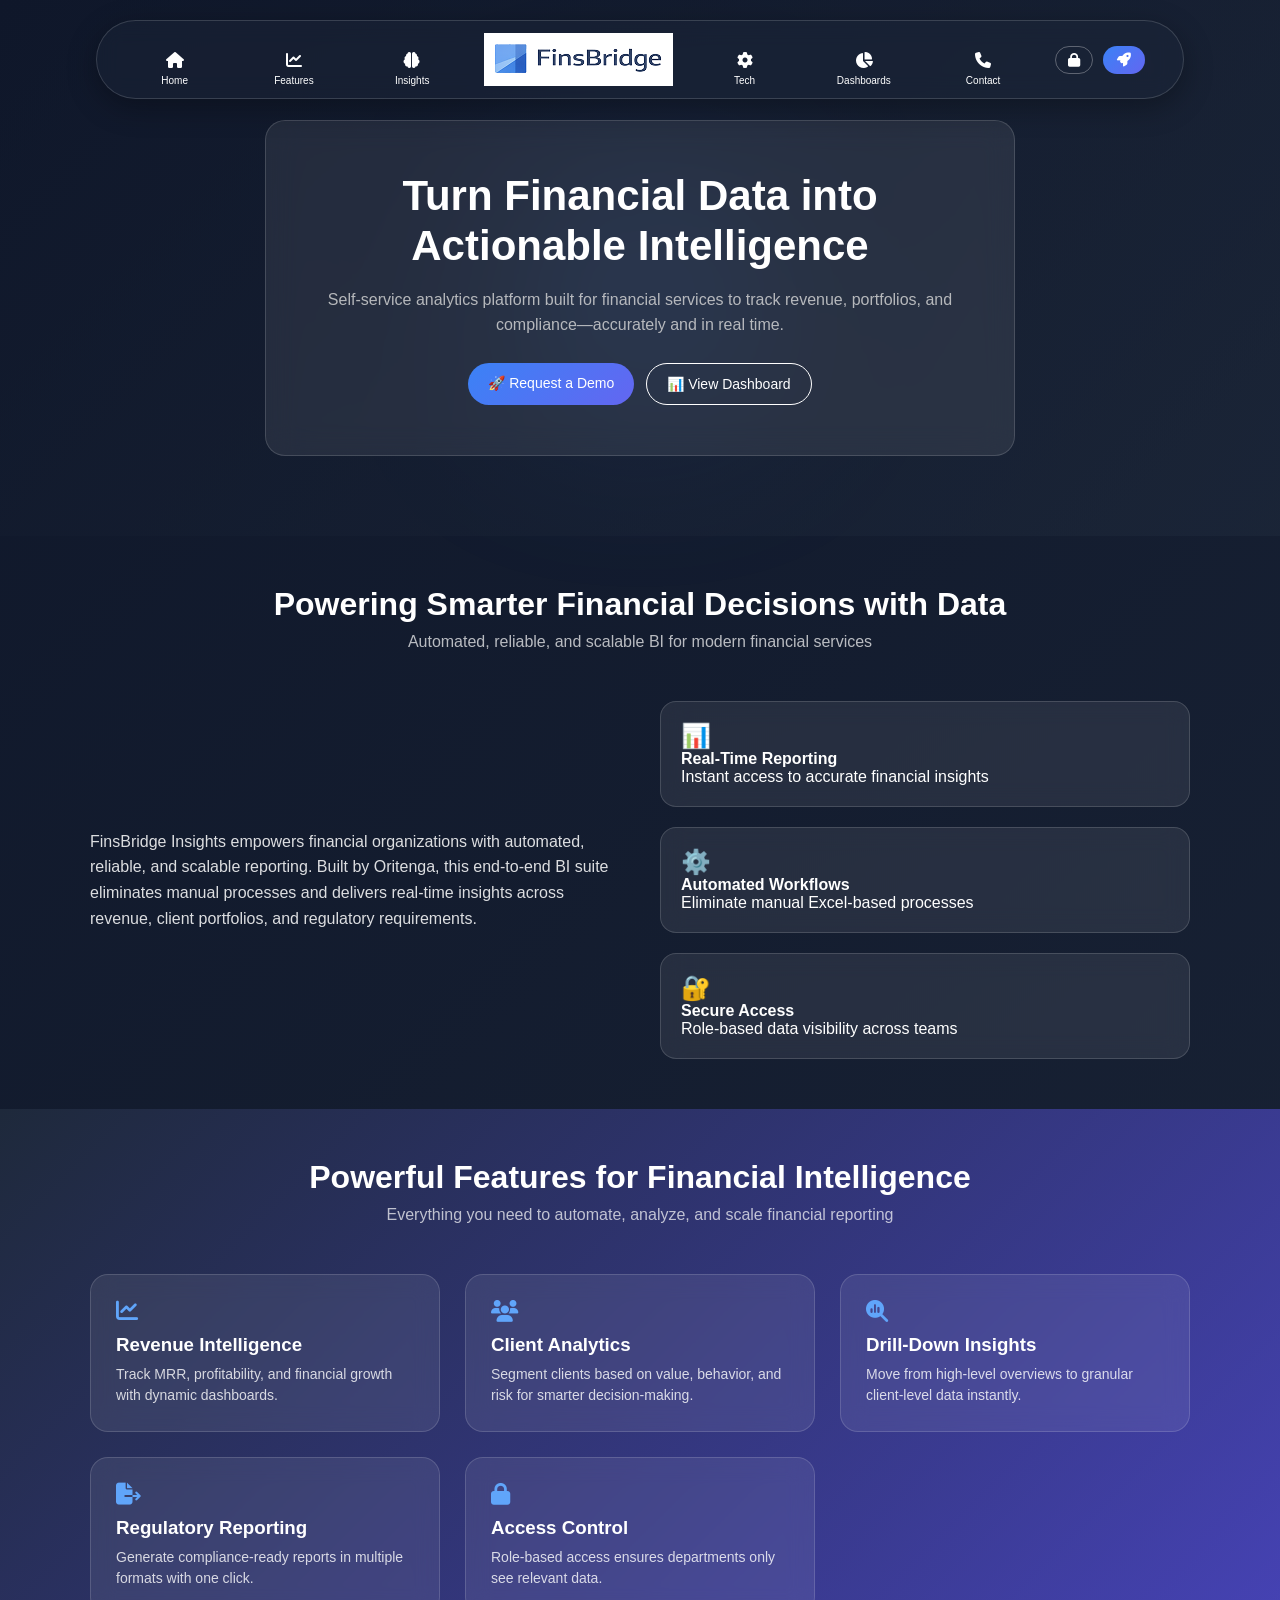
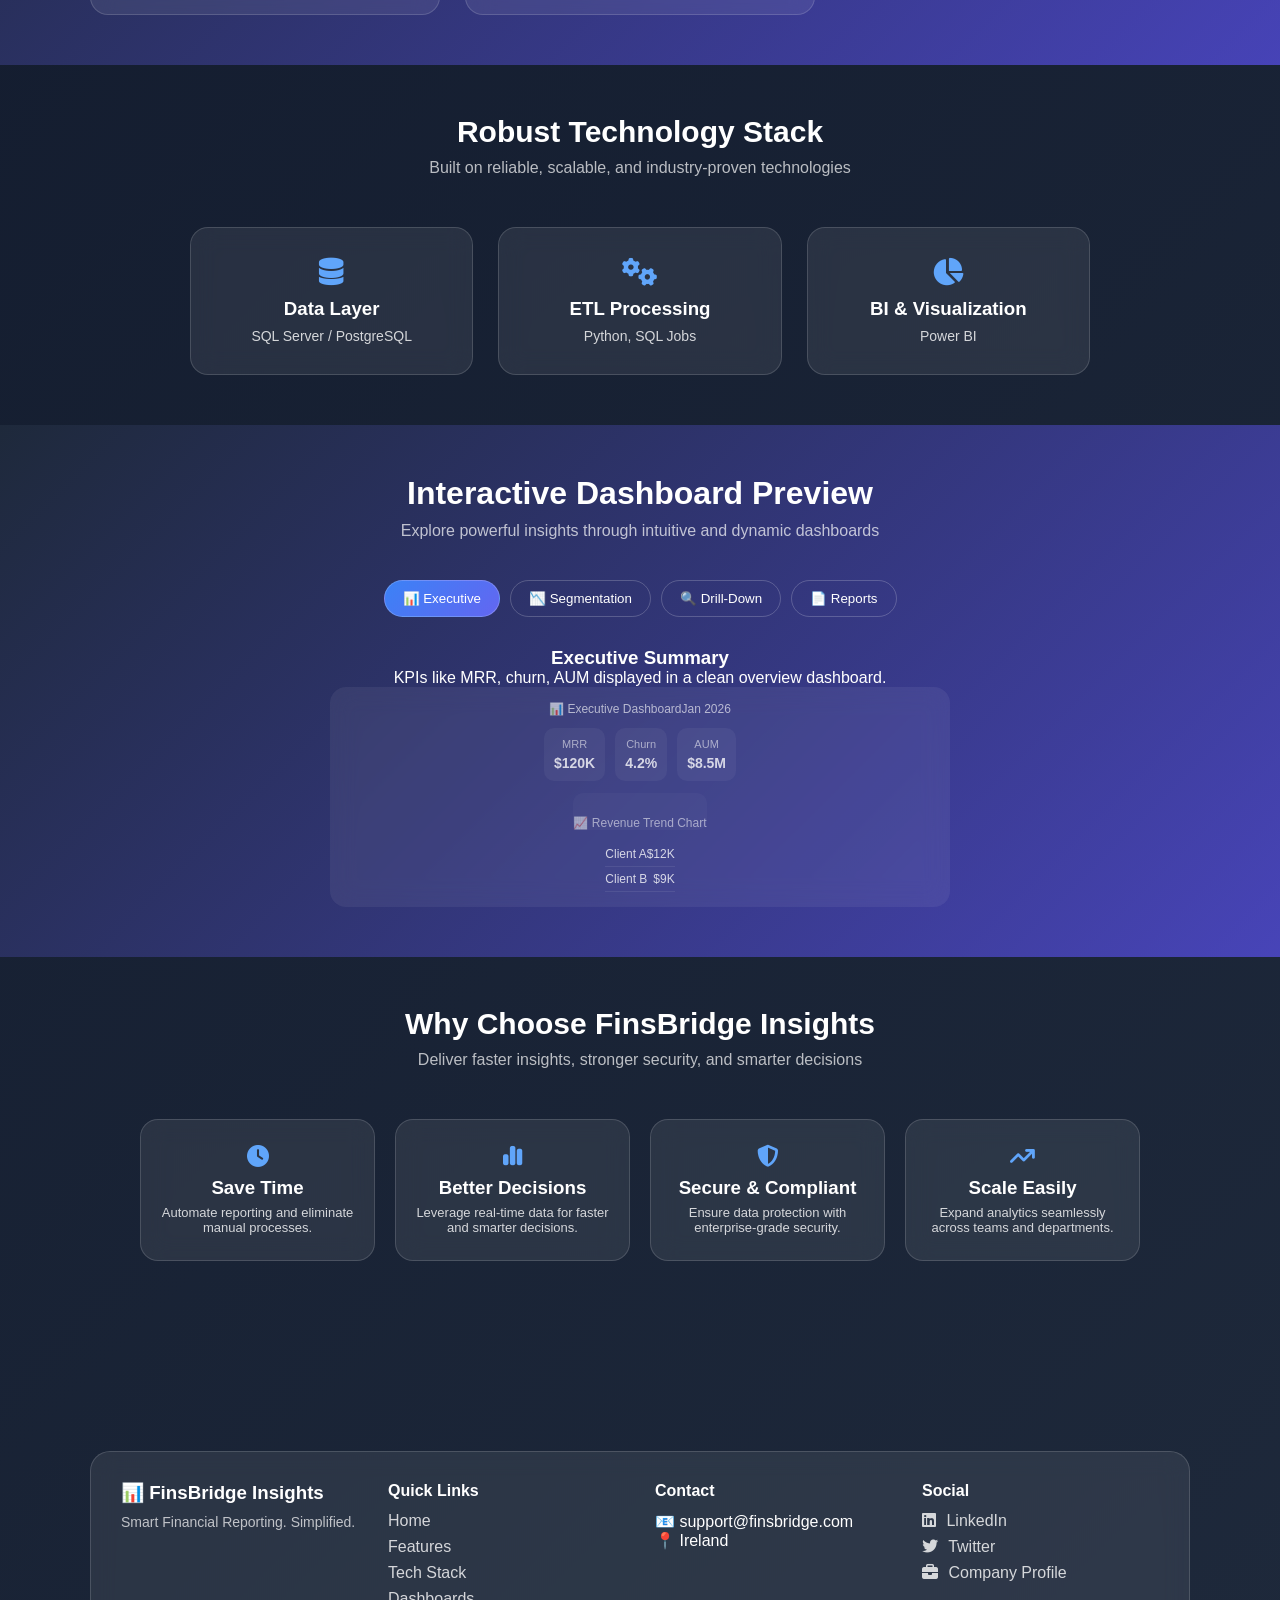
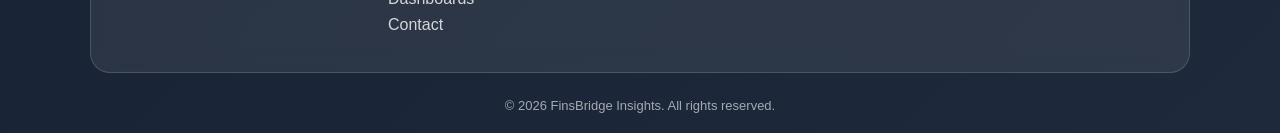
==== index.html @ cc8ebe53 "compeleted" ====
<!DOCTYPE html>
<html lang="en">

<head>
    <meta charset="UTF-8">
    <meta name="viewport" content="width=device-width, initial-scale=1.0">
    <title>Document</title>
    <link rel="shortcut icon" href="images/logo.png" type="image/x-icon">
    <link rel="stylesheet" href="style.css">
    <link rel="stylesheet" href="https://cdnjs.cloudflare.com/ajax/libs/font-awesome/6.5.0/css/all.min.css">
    <script src="https://cdnjs.cloudflare.com/ajax/libs/jquery/3.7.1/jquery.min.js"></script>
</head>

<body>
    <header class="glass-header">
        <div class="nav-wrapper">

            <!-- Left Icons -->
            <div class="nav-left desktop">
                <a href="/"><i class="fa-solid fa-house"></i><small>Home</small></a>
                <a href="#features"><i class="fa-solid fa-chart-line"></i><small>Features</small></a>
                <a href="#benefits"><i class="fa-solid fa-brain"></i><small>Insights</small></a>
            </div>

            <!-- Hamburger -->
            <div class="hamburger">
                <i class="fa-solid fa-bars"></i>
            </div>

            <!-- Logo -->
            <div class="nav-logo">
                <a href="/"><img src="images/logo.png" alt=""></a>
            </div>

            <!-- Right Icons -->
            <div class="nav-right desktop">
                <a href="#techstack"><i class="fa-solid fa-gear"></i><small>Tech</small></a>
                <a href="#dashboard"><i class="fa-solid fa-chart-pie"></i><small>Dashboards</small></a>
                <a href="contact.html"><i class="fa-solid fa-phone"></i><small>Contact</small></a>
            </div>

            <!-- CTA -->
            <div class="nav-cta desktop">
                <a href="auth.html" class="login"><i class="fa-solid fa-lock"></i></a>
                <a href="javascript:void(0)" class="demo"><i class="fa-solid fa-rocket"></i></a>
            </div>

        </div>

        <!-- Mobile Menu -->
        <div class="mobile-menu" id="mobileMenu">
            <a href="/"><i class="fa-solid fa-house"></i> Home</a>
            <a href="#features"><i class="fa-solid fa-chart-line"></i> Features</a>
            <a href="#benefits"><i class="fa-solid fa-brain"></i> Insights</a>
            <a href="#techstack"><i class="fa-solid fa-gear"></i> Tech Stack</a>
            <a href="#dashboard"><i class="fa-solid fa-chart-pie"></i> Dashboards</a>
            <a href="contact.html"><i class="fa-solid fa-phone"></i> Contact</a>

            <div class="mobile-cta">
                <a href="auth.html" class="login"><i class="fa-solid fa-lock"></i> Login</a>
                <a href="javacript:void(0)" class="demo"><i class="fa-solid fa-rocket"></i> Get Demo</a>
            </div>
        </div>
    </header>
    <section class="hero-glass">
        <div class="glass-box">
            <h1>Turn Financial Data into Actionable Intelligence</h1>
            <p>
                Self-service analytics platform built for financial services to track revenue,
                portfolios, and compliance—accurately and in real time.
            </p>

            <div class="hero-cta">
                <a href="javascript:void(0)" class="btn primary demo">🚀 Request a Demo</a>
                <a href="#" class="btn secondary">📊 View Dashboard</a>
            </div>
        </div>
    </section>

    <section class="about" id="about">

        <div class="about-container">

            <!-- Heading -->
            <div class="about-header">
                <h2>Powering Smarter Financial Decisions with Data</h2>
                <p>
                    Automated, reliable, and scalable BI for modern financial services
                </p>
            </div>

            <!-- Main Content -->
            <div class="about-content">

                <!-- Left Description -->
                <div class="about-text">
                    <p>
                        FinsBridge Insights empowers financial organizations with automated,
                        reliable, and scalable reporting. Built by Oritenga, this end-to-end
                        BI suite eliminates manual processes and delivers real-time insights
                        across revenue, client portfolios, and regulatory requirements.
                    </p>
                </div>

                <!-- Right Feature Cards -->
                <div class="about-cards">

                    <div class="card">
                        <span>📊</span>
                        <h4>Real-Time Reporting</h4>
                        <p>Instant access to accurate financial insights</p>
                    </div>

                    <div class="card">
                        <span>⚙️</span>
                        <h4>Automated Workflows</h4>
                        <p>Eliminate manual Excel-based processes</p>
                    </div>

                    <div class="card">
                        <span>🔐</span>
                        <h4>Secure Access</h4>
                        <p>Role-based data visibility across teams</p>
                    </div>

                </div>

            </div>

        </div>

    </section>
    <section class="features" id="features">

        <!-- Heading -->
        <div class="features-header">
            <h2>Powerful Features for Financial Intelligence</h2>
            <p>Everything you need to automate, analyze, and scale financial reporting</p>
        </div>

        <!-- Feature Grid -->
        <div class="features-grid">

            <div class="feature-card">
                <i class="fa-solid fa-chart-line"></i>
                <h3>Revenue Intelligence</h3>
                <p>Track MRR, profitability, and financial growth with dynamic dashboards.</p>
            </div>

            <div class="feature-card">
                <i class="fa-solid fa-users"></i>
                <h3>Client Analytics</h3>
                <p>Segment clients based on value, behavior, and risk for smarter decision-making.</p>
            </div>

            <div class="feature-card">
                <i class="fa-solid fa-magnifying-glass-chart"></i>
                <h3>Drill-Down Insights</h3>
                <p>Move from high-level overviews to granular client-level data instantly.</p>
            </div>

            <div class="feature-card">
                <i class="fa-solid fa-file-export"></i>
                <h3>Regulatory Reporting</h3>
                <p>Generate compliance-ready reports in multiple formats with one click.</p>
            </div>

            <div class="feature-card">
                <i class="fa-solid fa-lock"></i>
                <h3>Access Control</h3>
                <p>Role-based access ensures departments only see relevant data.</p>
            </div>

        </div>

    </section>
    <section class="tech" id="techstack">

        <!-- Heading -->
        <div class="tech-header">
            <h2>Robust Technology Stack</h2>
            <p>Built on reliable, scalable, and industry-proven technologies</p>
        </div>

        <!-- Stack Cards -->
        <div class="tech-grid">

            <div class="tech-card">
                <i class="fa-solid fa-database"></i>
                <h3>Data Layer</h3>
                <p>SQL Server / PostgreSQL</p>
            </div>

            <div class="tech-card">
                <i class="fa-solid fa-gears"></i>
                <h3>ETL Processing</h3>
                <p>Python, SQL Jobs</p>
            </div>

            <div class="tech-card">
                <i class="fa-solid fa-chart-pie"></i>
                <h3>BI & Visualization</h3>
                <p>Power BI</p>
            </div>

        </div>
    </section>
    <section class="dashboard" id="dashboard">

        <!-- Heading -->
        <div class="dashboard-header">
            <h2>Interactive Dashboard Preview</h2>
            <p>Explore powerful insights through intuitive and dynamic dashboards</p>
        </div>

        <!-- Tabs -->
        <div class="dashboard-tabs">
            <button class="tab active" data-tab="tab1">📊 Executive</button>
            <button class="tab" data-tab="tab2">📉 Segmentation</button>
            <button class="tab" data-tab="tab3">🔍 Drill-Down</button>
            <button class="tab" data-tab="tab4">📄 Reports</button>
        </div>

        <!-- Content -->
        <div class="dashboard-content">

            <div class="tab-content active" id="tab1">
                <h3>Executive Summary</h3>
                <p>KPIs like MRR, churn, AUM displayed in a clean overview dashboard.</p>
                <div class="preview-box dashboard-ui">

                    <!-- Top Bar -->
                    <div class="ui-header">
                        <span>📊 Executive Dashboard</span>
                        <span class="date">Jan 2026</span>
                    </div>

                    <!-- KPI Cards -->
                    <div class="ui-kpis">
                        <div class="kpi">
                            <p>MRR</p>
                            <h4>$120K</h4>
                        </div>
                        <div class="kpi">
                            <p>Churn</p>
                            <h4>4.2%</h4>
                        </div>
                        <div class="kpi">
                            <p>AUM</p>
                            <h4>$8.5M</h4>
                        </div>
                    </div>

                    <!-- Chart Area -->
                    <div class="ui-chart">
                        📈 Revenue Trend Chart
                    </div>

                    <!-- Table -->
                    <div class="ui-table">
                        <div class="row">
                            <span>Client A</span>
                            <span>$12K</span>
                        </div>
                        <div class="row">
                            <span>Client B</span>
                            <span>$9K</span>
                        </div>
                    </div>

                </div>
            </div>

            <div class="tab-content" id="tab2">
                <h3>Segmentation Charts</h3>
                <p>Client breakdown by value and risk using interactive charts.</p>
                <div class="preview-box dashboard-ui">

                    <div class="ui-header">
                        <span>📉 Client Segmentation</span>
                        <span>Live Data</span>
                    </div>

                    <!-- Fake Chart -->
                    <div class="ui-chart">
                        <div class="bar high"></div>
                        <div class="bar medium"></div>
                        <div class="bar low"></div>
                    </div>

                    <!-- Labels -->
                    <div class="ui-table">
                        <div class="row"><span>High Value</span><span>45%</span></div>
                        <div class="row"><span>Medium Value</span><span>35%</span></div>
                        <div class="row"><span>Low Value</span><span>20%</span></div>
                    </div>

                </div>
            </div>

            <div class="tab-content" id="tab3">
                <h3>Drill-Down View</h3>
                <p>Navigate from region → portfolio → individual client data.</p>
                <div class="preview-box dashboard-ui">

                    <div class="ui-header">
                        <span>🔍 Drill-Down View</span>
                        <span>Hierarchy</span>
                    </div>

                    <div class="ui-table">
                        <div class="row"><span>🌍 Region: APAC</span><span>→</span></div>
                        <div class="row"><span>📁 Portfolio: Growth</span><span>→</span></div>
                        <div class="row active"><span>👤 Client: ABC Corp</span><span>$25K</span></div>
                    </div>

                </div>
            </div>

            <div class="tab-content" id="tab4">
                <h3>Export Reports</h3>
                <p>Download regulatory reports instantly in multiple formats.</p>
                <div class="preview-box dashboard-ui">

                    <div class="ui-header">
                        <span>📄 Report Export</span>
                        <span>Generate</span>
                    </div>

                    <div class="ui-table">
                        <div class="row"><span>Monthly Report</span><button>PDF</button></div>
                        <div class="row"><span>Compliance File</span><button>CSV</button></div>
                        <div class="row"><span>Client Summary</span><button>XLS</button></div>
                    </div>

                </div>
            </div>

        </div>

    </section>
    <section class="benefits" id="benefits">

        <!-- Heading -->
        <div class="benefits-header">
            <h2>Why Choose FinsBridge Insights</h2>
            <p>Deliver faster insights, stronger security, and smarter decisions</p>
        </div>

        <!-- Benefits Grid -->
        <div class="benefits-grid">

            <div class="benefit-card">
                <i class="fa-solid fa-clock"></i>
                <h3>Save Time</h3>
                <p>Automate reporting and eliminate manual processes.</p>
            </div>

            <div class="benefit-card">
                <i class="fa-solid fa-chart-simple"></i>
                <h3>Better Decisions</h3>
                <p>Leverage real-time data for faster and smarter decisions.</p>
            </div>

            <div class="benefit-card">
                <i class="fa-solid fa-shield-halved"></i>
                <h3>Secure & Compliant</h3>
                <p>Ensure data protection with enterprise-grade security.</p>
            </div>

            <div class="benefit-card">
                <i class="fa-solid fa-arrow-trend-up"></i>
                <h3>Scale Easily</h3>
                <p>Expand analytics seamlessly across teams and departments.</p>
            </div>

        </div>
    </section>
    <footer class="footer">
        <div class="footer-container">
            <!-- Brand -->
            <div class="footer-brand">
                <h3>📊 FinsBridge Insights</h3>
                <p>Smart Financial Reporting. Simplified.</p>
            </div>
            <!-- Links -->
            <div class="footer-links">
                <h4>Quick Links</h4>
                <a href="/">Home</a>
                <a href="#features">Features</a>
                <a href="#techstack">Tech Stack</a>
                <a href="#dashboard">Dashboards</a>
                <a href="contact.html">Contact</a>
            </div>

            <!-- Contact -->
            <div class="footer-contact">
                <h4>Contact</h4>
                <p>📧 support@finsbridge.com</p>
                <p>📍 Ireland</p>
            </div>

            <!-- Social -->
            <div class="footer-social">
                <h4>Social</h4>
                <a href="contact.html"><i class="fa-brands fa-linkedin"></i> LinkedIn</a>
                <a href="contact.html"><i class="fa-brands fa-twitter"></i> Twitter</a>
                <a href="contact.html"><i class="fa-solid fa-briefcase"></i> Company Profile</a>
            </div>

        </div>

        <!-- Bottom -->
        <div class="footer-bottom">
            © 2026 FinsBridge Insights. All rights reserved.
        </div>

    </footer>
    <!-- DEMO POPUP -->
    <div class="demo-popup" id="demoPopup">

        <div class="demo-box">

            <!-- Left Image -->
            <div class="demo-image">
                <img src="https://images.unsplash.com/photo-1551288049-bebda4e38f71?q=80&w=800&auto=format&fit=crop"
                    alt="demo">
            </div>

            <!-- Right Form -->
            <div class="demo-content">

                <span class="close-btn">&times;</span>

                <h2>Request a Demo</h2>
                <p>See FinsBridge Insights in action</p>

                <form id="demoForm">
                    <input type="text" placeholder="Your Name" required>
                    <input type="email" placeholder="Email Address" required>
                    <input type="tel" maxlength="10" id="phone" placeholder="Phone Number" required>
                    <button type="submit">🚀 Submit Request</button>
                    <div class="success-msg">
                        ✅ Request submitted successfully!
                    </div>
                </form>

                <!-- Success Message -->

            </div>

        </div>

    </div>
    <script src="script.js"></script>
</body>

</html>
---- style.css ----
*{
    margin: 0;
    padding: 0;
    box-sizing: border-box;
}
body {
    margin: 0;
    font-family: 'Segoe UI', sans-serif;
    background: linear-gradient(135deg, #0f172a, #1e293b);
}

/* HEADER */
.glass-header {
    position: fixed;
    top: 20px;
    width: 100%;
    display: flex;
    flex-direction: column;
    align-items: center;
    z-index: 1000;
}

/* GLASS NAV */
.nav-wrapper {
    display: flex;
    align-items: center;
    gap: 20px;
    padding: 12px 25px;
    border-radius: 50px;
    width: 85%;
    background: rgba(30, 41, 59, 0.411);
    backdrop-filter: blur(12px);
    border: 1px solid rgba(255, 255, 255, 0.15);
    box-shadow: 0 8px 30px rgba(0, 0, 0, 0.3);

    animation: fadeDown 0.6s ease;
}

/* LOGO */
.nav-logo a {
    background: #ffffff;
}

/* LINKS */
.nav-left,
.nav-right {
    display: flex;
    gap: 15px;
    flex: 0 1 33%;
    max-width: 33%;
    justify-content: space-around;
}

.nav-wrapper a {
    color: #ffffff;
    text-decoration: none;
    position: relative;
    display: flex;
    justify-content: center;
    align-items: center;
}

/* ICON ANIMATION */
.nav-wrapper a span {
    transition: transform 0.3s ease;
}

.nav-wrapper a:hover span {
    transform: scale(1.2) translateY(-2px);
}

/* TOOLTIP */
.nav-wrapper a small {
    position: absolute;
    bottom: -18px;
    font-size: 10px;
    /* opacity: 0; */
    transition: 0.3s;
}

.nav-wrapper a:hover small {
    opacity: 1;
}

/* CTA */
.nav-cta {
    display: flex;
    gap: 10px;
}

.login {
    padding: 6px 12px;
    border-radius: 20px;
    border: 1px solid rgba(255, 255, 255, 0.3);
}

.demo {
    padding: 6px 14px;
    border-radius: 20px;
    background: linear-gradient(135deg, #3b82f6, #6366f1);
    color: white;
    transition: 0.3s;
}

.demo:hover {
    transform: scale(1.08);
}

/* HAMBURGER */
.hamburger {
    display: none;
    font-size: 22px;
    color: white;
    cursor: pointer;
}

/* MOBILE MENU */
.mobile-menu {
    width: 90%;
    margin-top: 10px;
    border-radius: 20px;
    overflow: hidden;
    display: none;
    background: rgba(255, 255, 255, 0.08);
    backdrop-filter: blur(12px);

    max-height: 0;
    transition: all 0.4s ease;
}

.mobile-menu a {
    display: block;
    padding: 12px;
    color: white;
    text-decoration: none;
    border-bottom: 1px solid rgba(255, 255, 255, 0.1);
}

/* MOBILE CTA */
.mobile-cta {
    padding: 10px;
    display: flex;
    gap: 10px;
}

/* ACTIVE MENU */
.mobile-menu.active {
    max-height: 400px;
    animation: slideDown 0.4s ease;
}

/* ANIMATIONS */
@keyframes fadeDown {
    from {
        opacity: 0;
        transform: translateY(-20px);
    }

    to {
        opacity: 1;
        transform: translateY(0);
    }
}

@keyframes slideDown {
    from {
        opacity: 0;
        transform: translateY(-10px);
    }

    to {
        opacity: 1;
        transform: translateY(0);
    }
}

/* RESPONSIVE */
@media (max-width: 900px) {
    .desktop {
        display: none;
    }

    .hamburger {
        display: block;
    }

    .nav-wrapper {
        justify-content: space-between;
        width: 90%;
    }

    .mobile-menu {
        display: block;
    }
}

.nav-wrapper i {
    font-size: 16px;
    transition: all 0.3s ease;
}

/* Hover = liquid feel */
.nav-wrapper a:hover i {
    transform: scale(1.2) rotate(5deg);
    color: #60a5fa;
}

/* CTA icons */
.nav-cta i {
    font-size: 14px;
}

.hero-glass {
    display: flex;
    justify-content: center;
    align-items: center;
    padding: 120px 20px 80px;
    background: url('./images/banner.jpg') no-repeat center center/cover;
    /* min-height: 100vh; */
    text-align: center;
    z-index: 111;
    position: relative;
}

.hero-glass::after {
    position: absolute;
    content: "";
    background: linear-gradient(135deg, rgba(15, 23, 42, 0.596), rgba(30, 41, 59, 0.587));
    top: 0;
    left: 0;
    right: 0;
    height: 100%;
    text-align: center;
    z-index: -1;
}

.hero-glass::before {
    content: "";
    position: absolute;
    width: 300px;
    height: 300px;
    background: radial-gradient(circle, rgba(59, 130, 246, 0.3), transparent);
    filter: blur(80px);
    z-index: -1;
}

/* Glass Box */
.glass-box {
    max-width: 750px;
    width: 100%;
    padding: 50px 40px;
    border-radius: 20px;
    position: relative;
    background: rgba(255, 255, 255, 0.08);
    backdrop-filter: blur(15px);
    border: 1px solid rgba(255, 255, 255, 0.15);

    animation: fadeUp 0.8s ease;
}

/* Heading */
.glass-box h1 {
    font-size: 42px;
    line-height: 1.2;
    margin-bottom: 15px;
    color: #ffffff;
}

/* Paragraph */
.glass-box p {
    font-size: 16px;
    opacity: 0.8;
    line-height: 1.6;
    color: #dadada;
}

/* CTA */
.hero-cta {
    margin-top: 25px;
    display: flex;
    justify-content: center;
    gap: 12px;
    flex-wrap: wrap;
}

.hero-cta .btn {
    padding: 12px 20px;
    border-radius: 25px;
    text-decoration: none;
    font-size: 14px;
    transition: 0.3s;
}

.hero-cta .btn.primary {
    background: linear-gradient(135deg, #3b82f6, #6366f1);
    color: #fff;
}

.hero-cta .btn.secondary {
    border: 1px solid #fff;
    color: #fff;
}

/* Hover */
.hero-cta .btn:hover {
    transform: translateY(-2px) scale(1.05);
}

/* Animation */
@keyframes fadeUp {
    from {
        opacity: 0;
        transform: translateY(25px);
    }

    to {
        opacity: 1;
        transform: translateY(0);
    }
}

/* Tablet */
@media (max-width: 992px) {
    .glass-box {
        padding: 40px 25px;
    }

    .glass-box h1 {
        font-size: 34px;
    }
}

/* Mobile */
@media (max-width: 600px) {
    .hero-glass {
        padding: 100px 15px 60px;
    }

    .glass-box {
        padding: 30px 20px;
        border-radius: 16px;
        margin-top: 20px;
    }

    .glass-box h1 {
        font-size: 26px;
    }

    .glass-box p {
        font-size: 14px;
    }

    .hero-cta .btn {
        /* width: 100%; */
        text-align: center;
    }
}

.about {
    padding: 50px 20px;
    color: white;
}

/* Container */
.about-container {
    max-width: 1100px;
    margin: auto;
}

/* Header */
.about-header {
    text-align: center;
    margin-bottom: 50px;
}

.about-header h2 {
    font-size: 32px;
    margin-bottom: 10px;
}

.about-header p {
    opacity: 0.7;
}

/* Content Layout */
.about-content {
    display: flex;
    gap: 40px;
    align-items: center;
}

/* Left Text */
.about-text {
    flex: 1;
    opacity: 0.85;
    line-height: 1.6;
}

/* Cards */
.about-cards {
    flex: 1;
    display: grid;
    grid-template-columns: 1fr;
    gap: 20px;
}

/* Glass Card */
.card {
    padding: 20px;
    border-radius: 16px;

    background: rgba(255, 255, 255, 0.08);
    backdrop-filter: blur(12px);

    border: 1px solid rgba(255, 255, 255, 0.15);
    transition: 0.3s;
}

/* Icon */
.card span {
    font-size: 24px;
}

/* Hover Effect */
.card:hover {
    transform: translateY(-5px) scale(1.02);
}

/* Animation */
.card {
    animation: fadeUp 0.6s ease;
}

@keyframes fadeUp {
    from {
        opacity: 0;
        transform: translateY(20px);
    }

    to {
        opacity: 1;
        transform: translateY(0);
    }
}

@media (max-width: 900px) {
    .about-content {
        flex-direction: column;
    }
}

.features {
    padding: 50px 20px;
    color: white;
    background: linear-gradient(135deg, #1e293b, #6055ffa4);
    text-align: center;
}

/* Heading */
.features-header h2 {
    font-size: 32px;
    margin-bottom: 10px;
}

.features-header p {
    opacity: 0.7;
    margin-bottom: 50px;
}

/* Grid */
.features-grid {
    max-width: 1100px;
    margin: auto;
    display: grid;
    grid-template-columns: repeat(3, 1fr);
    gap: 25px;
}

/* Card */
.feature-card {
    padding: 25px;
    border-radius: 18px;

    background: rgba(255, 255, 255, 0.08);
    backdrop-filter: blur(12px);

    border: 1px solid rgba(255, 255, 255, 0.15);
    transition: 0.3s;
    text-align: left;
}

/* Icon */
.feature-card i {
    font-size: 22px;
    margin-bottom: 12px;
    color: #60a5fa;
}

/* Title */
.feature-card h3 {
    margin-bottom: 8px;
}

/* Text */
.feature-card p {
    opacity: 0.8;
    font-size: 14px;
    line-height: 1.5;
}

/* Hover Effect */
.feature-card:hover {
    transform: translateY(-8px) scale(1.02);
    border-color: rgba(96, 165, 250, 0.5);
}

/* Subtle animation */
.feature-card {
    animation: fadeUp 0.6s ease;
}

/* Tablet */
@media (max-width: 992px) {
    .features-grid {
        grid-template-columns: repeat(2, 1fr);
    }
}

/* Mobile */
@media (max-width: 600px) {
    .features-grid {
        grid-template-columns: 1fr;
    }

    .feature-card {
        text-align: center;
    }
}

.tech {
    padding: 50px 20px;
    text-align: center;
    color: white;
}

/* Heading */
.tech-header h2 {
    font-size: 30px;
    margin-bottom: 10px;
}

.tech-header p {
    opacity: 0.7;
    margin-bottom: 50px;
}

/* Grid */
.tech-grid {
    max-width: 900px;
    margin: auto;
    display: grid;
    grid-template-columns: repeat(3, 1fr);
    gap: 25px;
}

/* Card */
.tech-card {
    padding: 30px 20px;
    border-radius: 18px;

    background: rgba(255, 255, 255, 0.08);
    backdrop-filter: blur(12px);

    border: 1px solid rgba(255, 255, 255, 0.15);
    transition: 0.3s;
}

/* Icon */
.tech-card i {
    font-size: 28px;
    margin-bottom: 12px;
    color: #60a5fa;
}

/* Title */
.tech-card h3 {
    margin-bottom: 8px;
}

/* Text */
.tech-card p {
    opacity: 0.8;
    font-size: 14px;
}

/* Hover */
.tech-card:hover {
    transform: translateY(-8px);
    box-shadow: 0 10px 30px rgba(59, 130, 246, 0.2);
}

/* Animation */
.tech-card {
    animation: fadeUp 0.6s ease;
}

.benefits {
    padding: 50px 20px;
    text-align: center;

    color: white;
}

/* Header */
.benefits-header h2 {
    font-size: 30px;
    margin-bottom: 10px;
}

.benefits-header p {
    opacity: 0.7;
    margin-bottom: 50px;
}

/* Grid */
.benefits-grid {
    max-width: 1000px;
    margin: auto;
    display: grid;
    grid-template-columns: repeat(4, 1fr);
    gap: 20px;
}

/* Card */
.benefit-card {
    padding: 25px 20px;
    border-radius: 18px;

    background: rgba(255, 255, 255, 0.08);
    backdrop-filter: blur(12px);

    border: 1px solid rgba(255, 255, 255, 0.15);
    transition: 0.3s;
}

/* Icon */
.benefit-card i {
    font-size: 22px;
    margin-bottom: 10px;
    color: #60a5fa;
}

/* Title */
.benefit-card h3 {
    margin-bottom: 6px;
}

/* Text */
.benefit-card p {
    font-size: 13px;
    opacity: 0.8;
}

/* Hover */
.benefit-card:hover {
    transform: translateY(-8px);
    box-shadow: 0 10px 30px rgba(59, 130, 246, 0.2);
}

.dashboard {
    padding: 50px 20px;
    text-align: center;
    color: white;
    background: linear-gradient(135deg, #1e293b, #6055ffa4);
}

/* Header */
.dashboard-header h2 {
    font-size: 32px;
    margin-bottom: 10px;
}

.dashboard-header p {
    opacity: 0.7;
    margin-bottom: 40px;
}

/* Tabs */
.dashboard-tabs {
    display: flex;
    justify-content: center;
    flex-wrap: wrap;
    gap: 10px;
    margin-bottom: 30px;
}

.tab {
    padding: 10px 18px;
    border-radius: 20px;
    border: 1px solid rgba(255, 255, 255, 0.2);
    background: transparent;
    color: white;
    cursor: pointer;
    transition: 0.3s;
}

.tab.active,
.tab:hover {
    background: linear-gradient(135deg, #3b82f6, #6366f1);
}

/* Content */
.tab-content {
    display: none;
    animation: fadeUp 0.5s ease;
}

.tab-content.active {
    display: block;
}

/* Preview Box */
.preview-box {
    margin-top: 20px;
    height: 220px;
    border-radius: 16px;
    width: 50%;
    background: rgba(255, 255, 255, 0.08);
    backdrop-filter: blur(12px);
    margin: 0 auto;
    display: flex;
    align-items: center;
    justify-content: center;
    font-size: 14px;
    opacity: 0.8;
}

/* Animation */
@keyframes fadeUp {
    from {
        opacity: 0;
        transform: translateY(15px);
    }

    to {
        opacity: 1;
        transform: translateY(0);
    }
}

.dashboard-ui {
    padding: 15px;
    text-align: left;
    display: flex;
    flex-direction: column;
    gap: 12px;
}

/* Header */
.ui-header {
    display: flex;
    justify-content: space-between;
    font-size: 12px;
    opacity: 0.8;
}

/* KPI Cards */
.ui-kpis {
    display: flex;
    gap: 10px;
}

.kpi {
    flex: 1;
    padding: 10px;
    border-radius: 10px;
    background: rgba(255, 255, 255, 0.06);
    text-align: center;
}

.kpi p {
    font-size: 11px;
    opacity: 0.7;
}

.kpi h4 {
    margin: 5px 0 0;
}

/* Chart */
.ui-chart {
    height: 80px;
    border-radius: 10px;
    background: rgba(255, 255, 255, 0.05);
    display: flex;
    align-items: center;
    justify-content: center;
    font-size: 12px;
    opacity: 0.7;
}

/* Table */
.ui-table {
    font-size: 12px;
}

.ui-table .row {
    display: flex;
    justify-content: space-between;
    padding: 5px 0;
    border-bottom: 1px solid rgba(255, 255, 255, 0.1);
}

/* Bars for segmentation */
.ui-chart {
    display: flex;
    align-items: flex-end;
    gap: 6px;
    height: 80px;
}

.bar {
    flex: 1;
    border-radius: 6px;
    background: linear-gradient(135deg, #3b82f6, #6366f1);
}

.bar.high {
    height: 70%;
}

.bar.medium {
    height: 50%;
    opacity: 0.8;
}

.bar.low {
    height: 30%;
    opacity: 0.6;
}

/* Active row */
.ui-table .row.active {
    color: #60a5fa;
}

/* Buttons */
.ui-table button {
    background: rgba(255, 255, 255, 0.1);
    border: none;
    color: white;
    padding: 4px 8px;
    border-radius: 6px;
    cursor: pointer;
}

.ui-table button:hover {
    background: rgba(59, 130, 246, 0.5);
}

/* Export Button */
.export-btn {
    margin-top: 10px;
    padding: 8px;
    text-align: center;
    border-radius: 10px;
    background: linear-gradient(135deg, #3b82f6, #6366f1);
    font-size: 12px;
    cursor: pointer;
    transition: 0.3s;
}

.export-btn:hover {
    transform: scale(1.05);
}

.footer {
    padding: 60px 20px 20px;
    color: white;
    margin-top: 80px;
}

/* Container */
.footer-container {
    max-width: 1100px;
    margin: auto;
    display: grid;
    grid-template-columns: repeat(4, 1fr);
    gap: 30px;

    padding: 30px;
    border-radius: 20px;

    background: rgba(255, 255, 255, 0.08);
    backdrop-filter: blur(12px);

    border: 1px solid rgba(255, 255, 255, 0.15);
}

/* Brand */
.footer-brand h3 {
    margin-bottom: 10px;
}

.footer-brand p {
    opacity: 0.7;
    font-size: 14px;
}

/* Headings */
.footer h4 {
    margin-bottom: 12px;
    font-size: 16px;
}

/* Links */
.footer a {
    display: block;
    color: white;
    text-decoration: none;
    margin-bottom: 8px;
    opacity: 0.8;
    transition: 0.3s;
}

.footer a:hover {
    opacity: 1;
    color: #60a5fa;
}

/* Social icons */
.footer-social i {
    margin-right: 6px;
}

/* Bottom */
.footer-bottom {
    text-align: center;
    margin-top: 25px;
    font-size: 13px;
    opacity: 0.6;
}

/* Tablet */
@media (max-width: 992px) {
    .footer-container {
        grid-template-columns: repeat(2, 1fr);
    }
}

/* Mobile */
@media (max-width: 600px) {
    .footer-container {
        grid-template-columns: 1fr;
        text-align: center;
    }

    .footer a {
        display: inline-block;
        margin: 5px;
    }
}

/* Popup wrapper */
.demo-popup {
    position: fixed;
    top: -140%;
    left: 0;
    width: 100%;
    height: 100%;
    display: flex;
    justify-content: center;
    align-items: flex-start;
    padding-top: 80px;
    background: rgba(0, 0, 0, 0.5);
    backdrop-filter: blur(6px);
    transition: 0.5s ease;
    z-index: 9999;
}

/* Active (slide down) */
.demo-popup.active {
    top: 0;
}

/* Box */
.demo-box {
    display: flex;
    max-width: 800px;
    width: 90%;
    border-radius: 20px;
    overflow: hidden;

    background: rgba(255, 255, 255, 0.08);
    backdrop-filter: blur(12px);
}

/* Image */
.demo-image {
    width: 45%;
}

.demo-image img {
    width: 100%;
    height: 100%;
    object-fit: cover;
}

/* Content */
.demo-content {
    width: 55%;
    padding: 30px;
    position: relative;
    color: white;
}

/* Close */
.close-btn {
    position: absolute;
    top: 10px;
    right: 15px;
    cursor: pointer;
    font-size: 20px;
}

/* Form */
.demo-content form {
    display: flex;
    flex-direction: column;
    gap: 12px;
    margin-top: 15px;
}

.demo-content input {
    padding: 10px;
    border-radius: 8px;
    border: none;
    outline: none;
}

/* Button */
.demo-content button {
    padding: 10px;
    border-radius: 20px;
    border: none;
    background: linear-gradient(135deg, #3b82f6, #6366f1);
    color: white;
    cursor: pointer;
    transition: 0.3s;
}

.demo-content button:hover {
    transform: scale(1.05);
}

/* Success */
.success-msg {
    display: none;
    margin-top: 15px;
    color: #4ade80;
}


@media (max-width: 768px) {
    .demo-box {
        flex-direction: column;
    }

    .demo-image {
        width: 100%;
        height: 150px;
    }

    .demo-content {
        width: 100%;
    }
}

.contact {
    padding: 100px 20px;
    color: white;
    text-align: center;
    padding-bottom: 0;
}

/* Header */
.contact-header h1 {
    font-size: 36px;
    margin-bottom: 10px;
}

.contact-header p {
    opacity: 0.7;
    margin-bottom: 50px;
}

/* Layout */
.contact-container {
    max-width: 1100px;
    margin: auto;
    display: flex;
    gap: 40px;
    align-items: stretch;
}

/* Form */
.contact-form {
    flex: 1;
    padding: 30px;
    border-radius: 20px;

    background: rgba(255, 255, 255, 0.08);
    backdrop-filter: blur(12px);

    border: 1px solid rgba(255, 255, 255, 0.15);
    text-align: left;
}

/* Inputs */
.contact-form input,
.contact-form textarea {
    width: 100%;
    padding: 10px;
    margin-top: 12px;
    border-radius: 8px;
    border: none;
    outline: none;
}

/* Button */
.contact-form button {
    margin-top: 15px;
    padding: 12px;
    border-radius: 25px;
    border: none;
    background: linear-gradient(135deg, #3b82f6, #6366f1);
    color: white;
    cursor: pointer;
}

/* Success */
.success-msg {
    display: none;
    margin-top: 10px;
    color: #4ade80;
}

/* Info */
.contact-info {
    flex: 1;
    display: flex;
    flex-direction: column;
    gap: 20px;
}

/* Info Cards */
.info-card {
    padding: 20px;
    border-radius: 16px;

    background: rgba(255, 255, 255, 0.08);
    backdrop-filter: blur(12px);

    border: 1px solid rgba(255, 255, 255, 0.15);
    text-align: left;
}

.info-card i {
    font-size: 20px;
    margin-bottom: 8px;
    color: #60a5fa;
}
@media (max-width: 900px) {
  .contact-container {
    flex-direction: column;
  }
}

.error-msg {
  display: none;
  margin-top: 10px;
  color: #f87171;
  font-size: 13px;
}
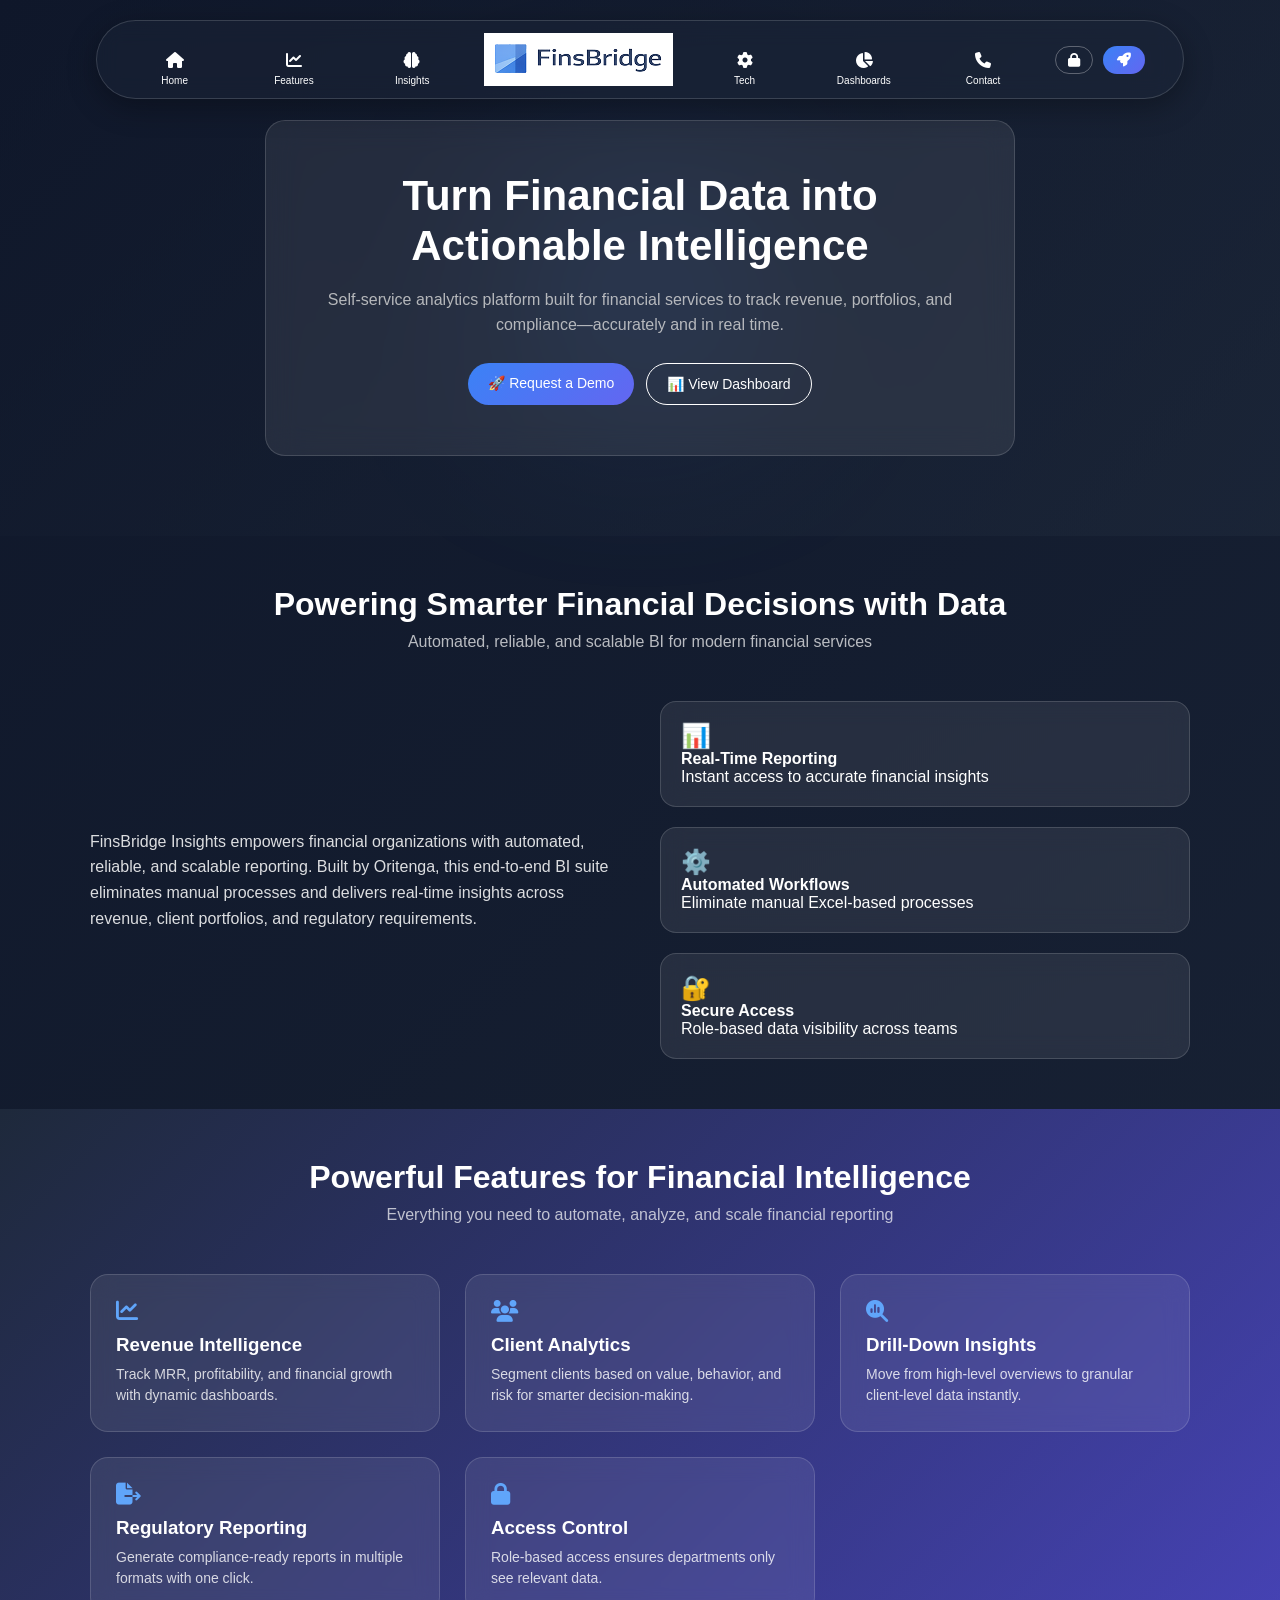
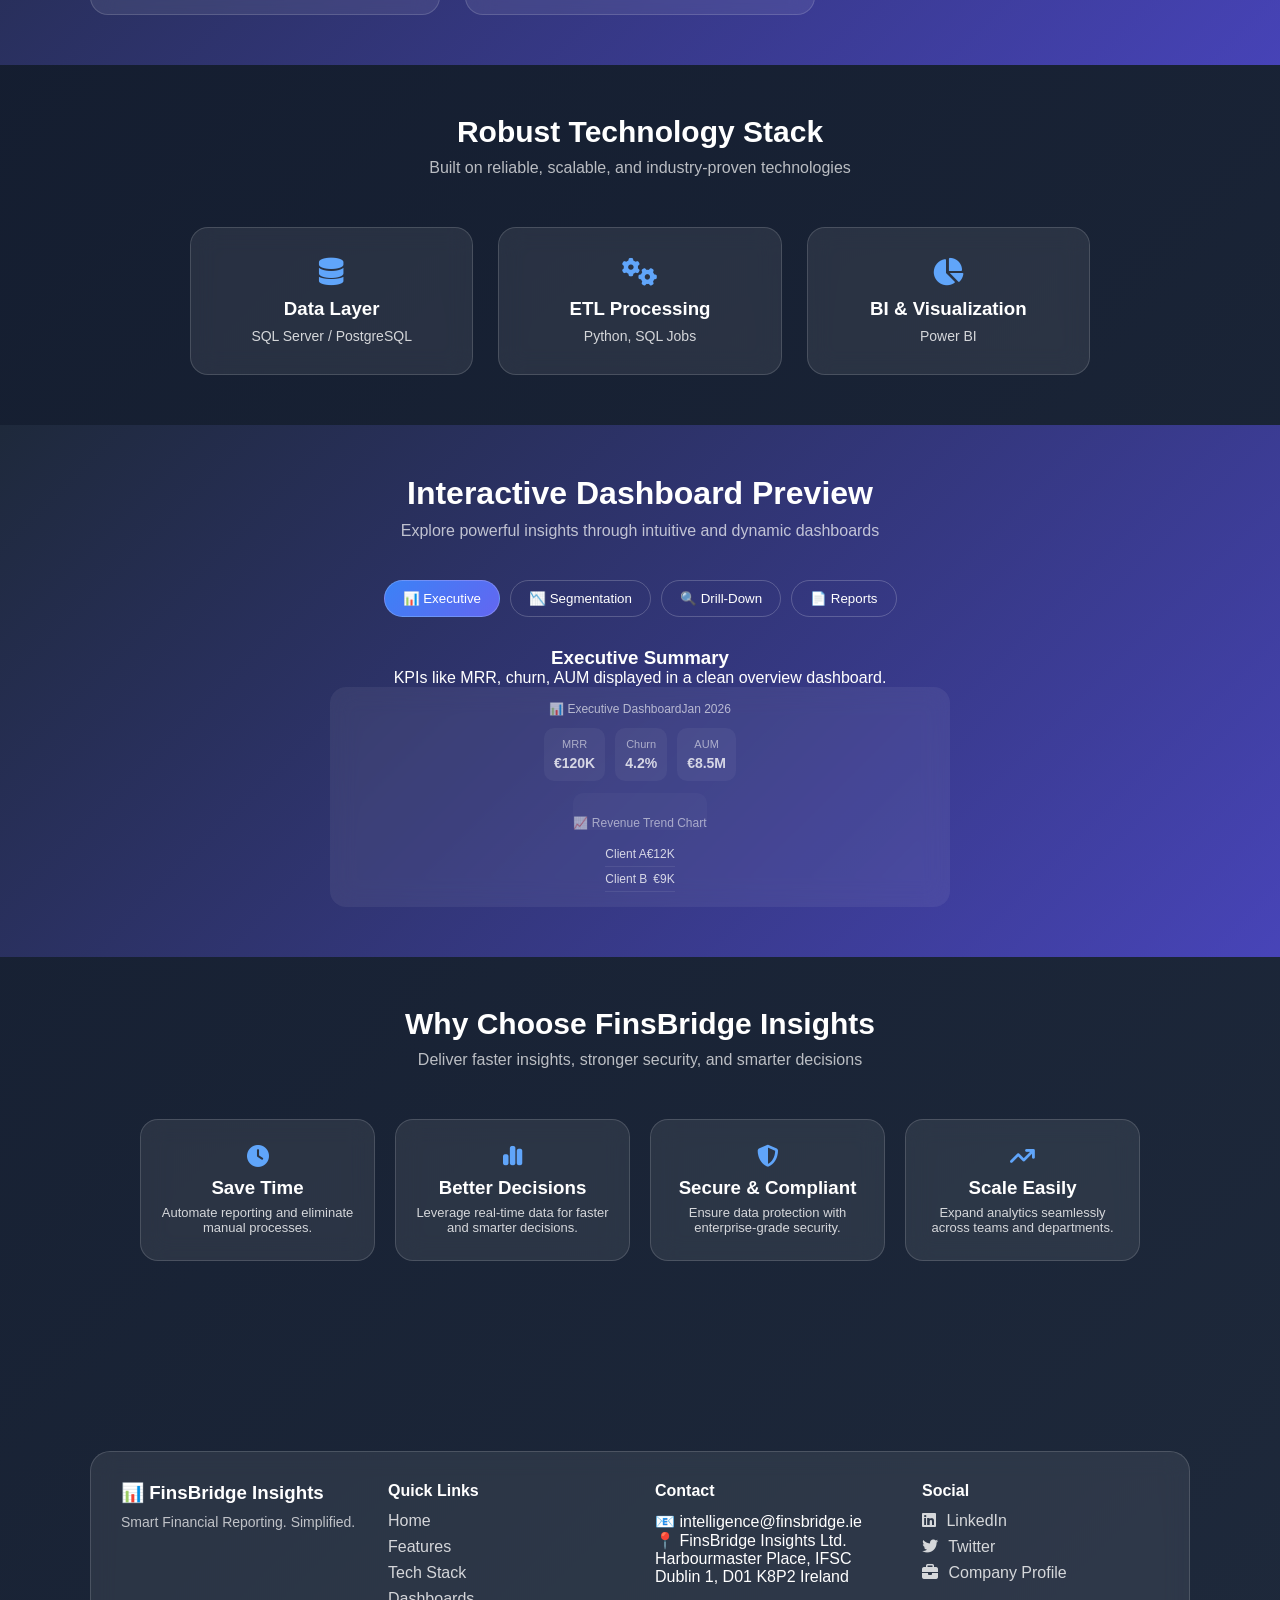
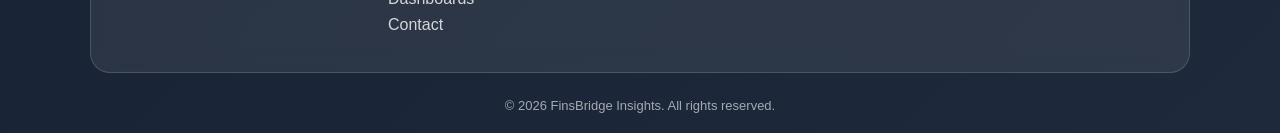
==== commit 3ebdc582: "changes" ====
--- a/index.html
+++ b/index.html
@@ -239,7 +239,7 @@
                     <div class="ui-kpis">
                         <div class="kpi">
                             <p>MRR</p>
-                            <h4>$120K</h4>
+                            <h4>€120K</h4>
                         </div>
                         <div class="kpi">
                             <p>Churn</p>
@@ -247,7 +247,7 @@
                         </div>
                         <div class="kpi">
                             <p>AUM</p>
-                            <h4>$8.5M</h4>
+                            <h4>€8.5M</h4>
                         </div>
                     </div>
 
@@ -260,11 +260,11 @@
                     <div class="ui-table">
                         <div class="row">
                             <span>Client A</span>
-                            <span>$12K</span>
+                            <span>€12K</span>
                         </div>
                         <div class="row">
                             <span>Client B</span>
-                            <span>$9K</span>
+                            <span>€9K</span>
                         </div>
                     </div>
 
@@ -311,7 +311,7 @@
                     <div class="ui-table">
                         <div class="row"><span>🌍 Region: APAC</span><span>→</span></div>
                         <div class="row"><span>📁 Portfolio: Growth</span><span>→</span></div>
-                        <div class="row active"><span>👤 Client: ABC Corp</span><span>$25K</span></div>
+                        <div class="row active"><span>👤 Client: ABC Corp</span><span>€25K</span></div>
                     </div>
 
                 </div>
@@ -396,8 +396,11 @@
             <!-- Contact -->
             <div class="footer-contact">
                 <h4>Contact</h4>
-                <p>📧 support@finsbridge.com</p>
-                <p>📍 Ireland</p>
+                <p>📧 intelligence@finsbridge.ie</p>
+                <p>📍 FinsBridge Insights Ltd.
+                    Harbourmaster Place, IFSC
+                    Dublin 1, D01 K8P2
+                    Ireland</p>
             </div>
 
             <!-- Social -->
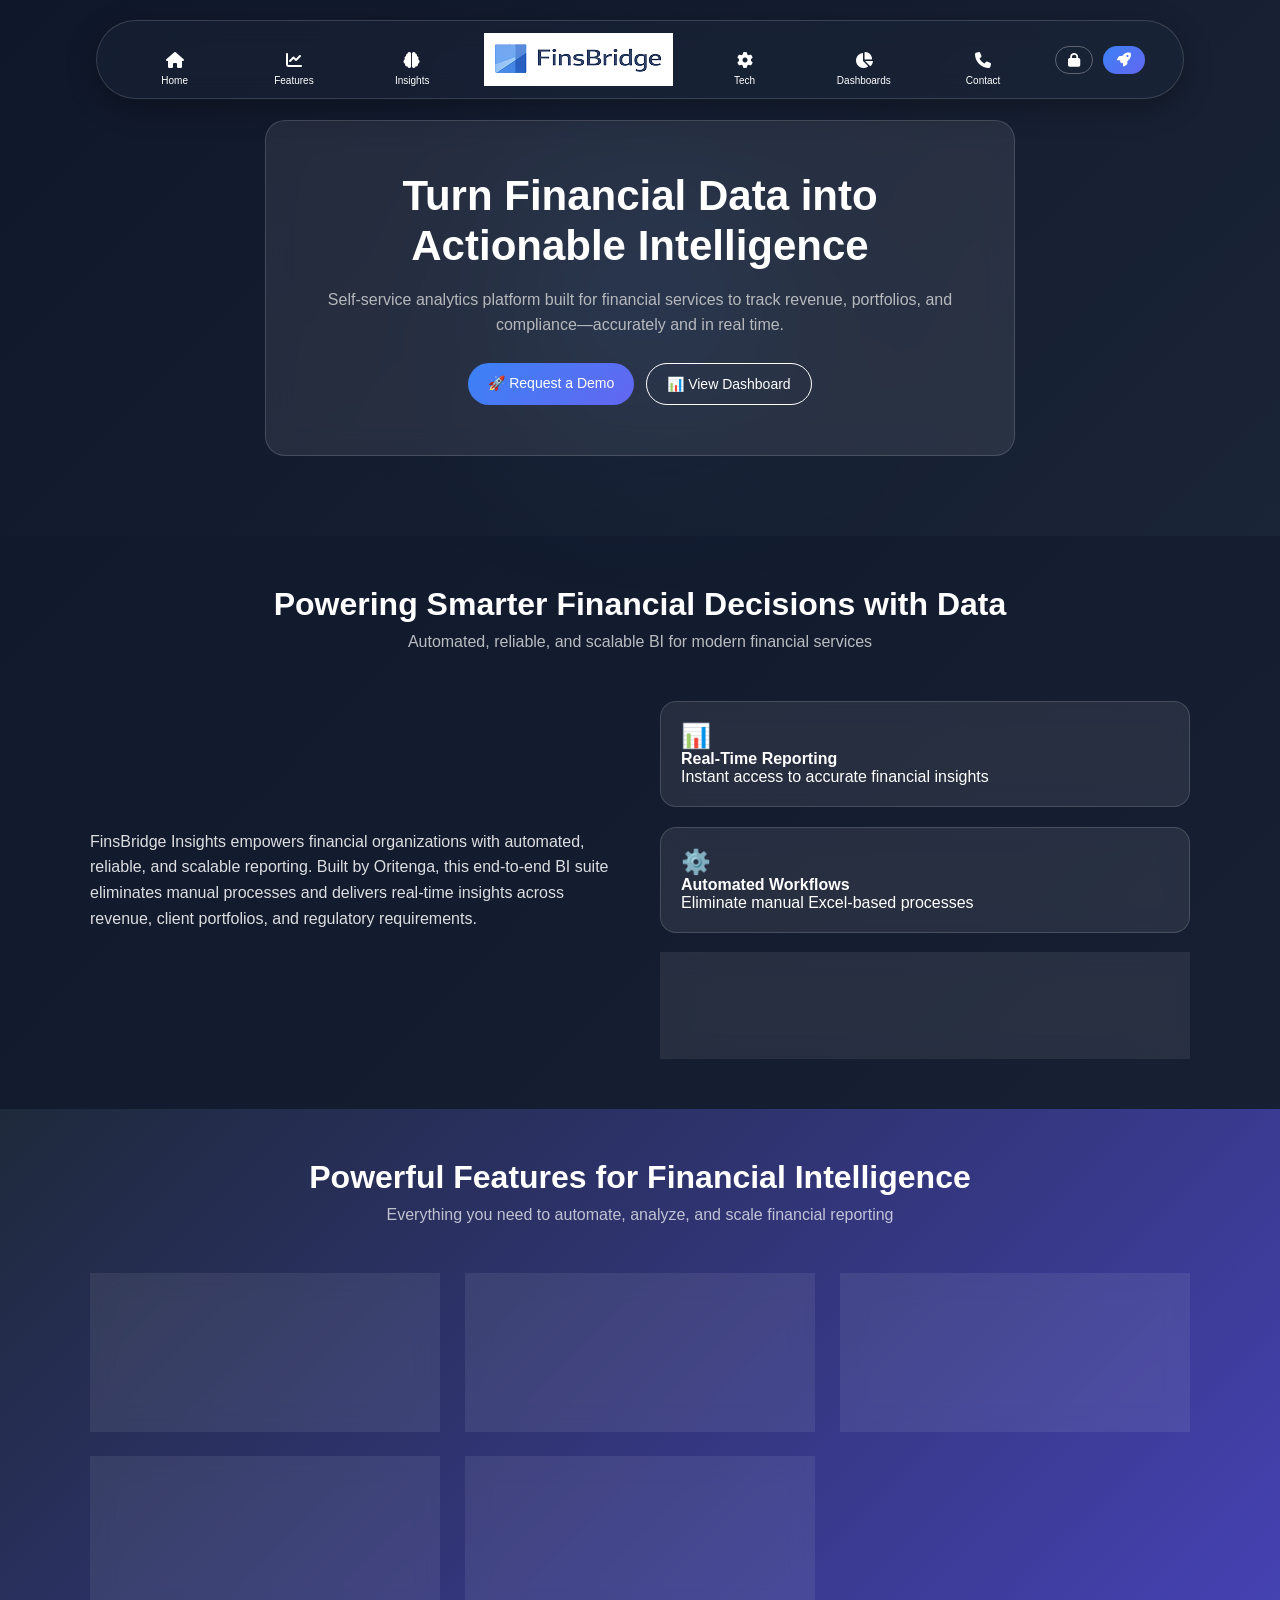
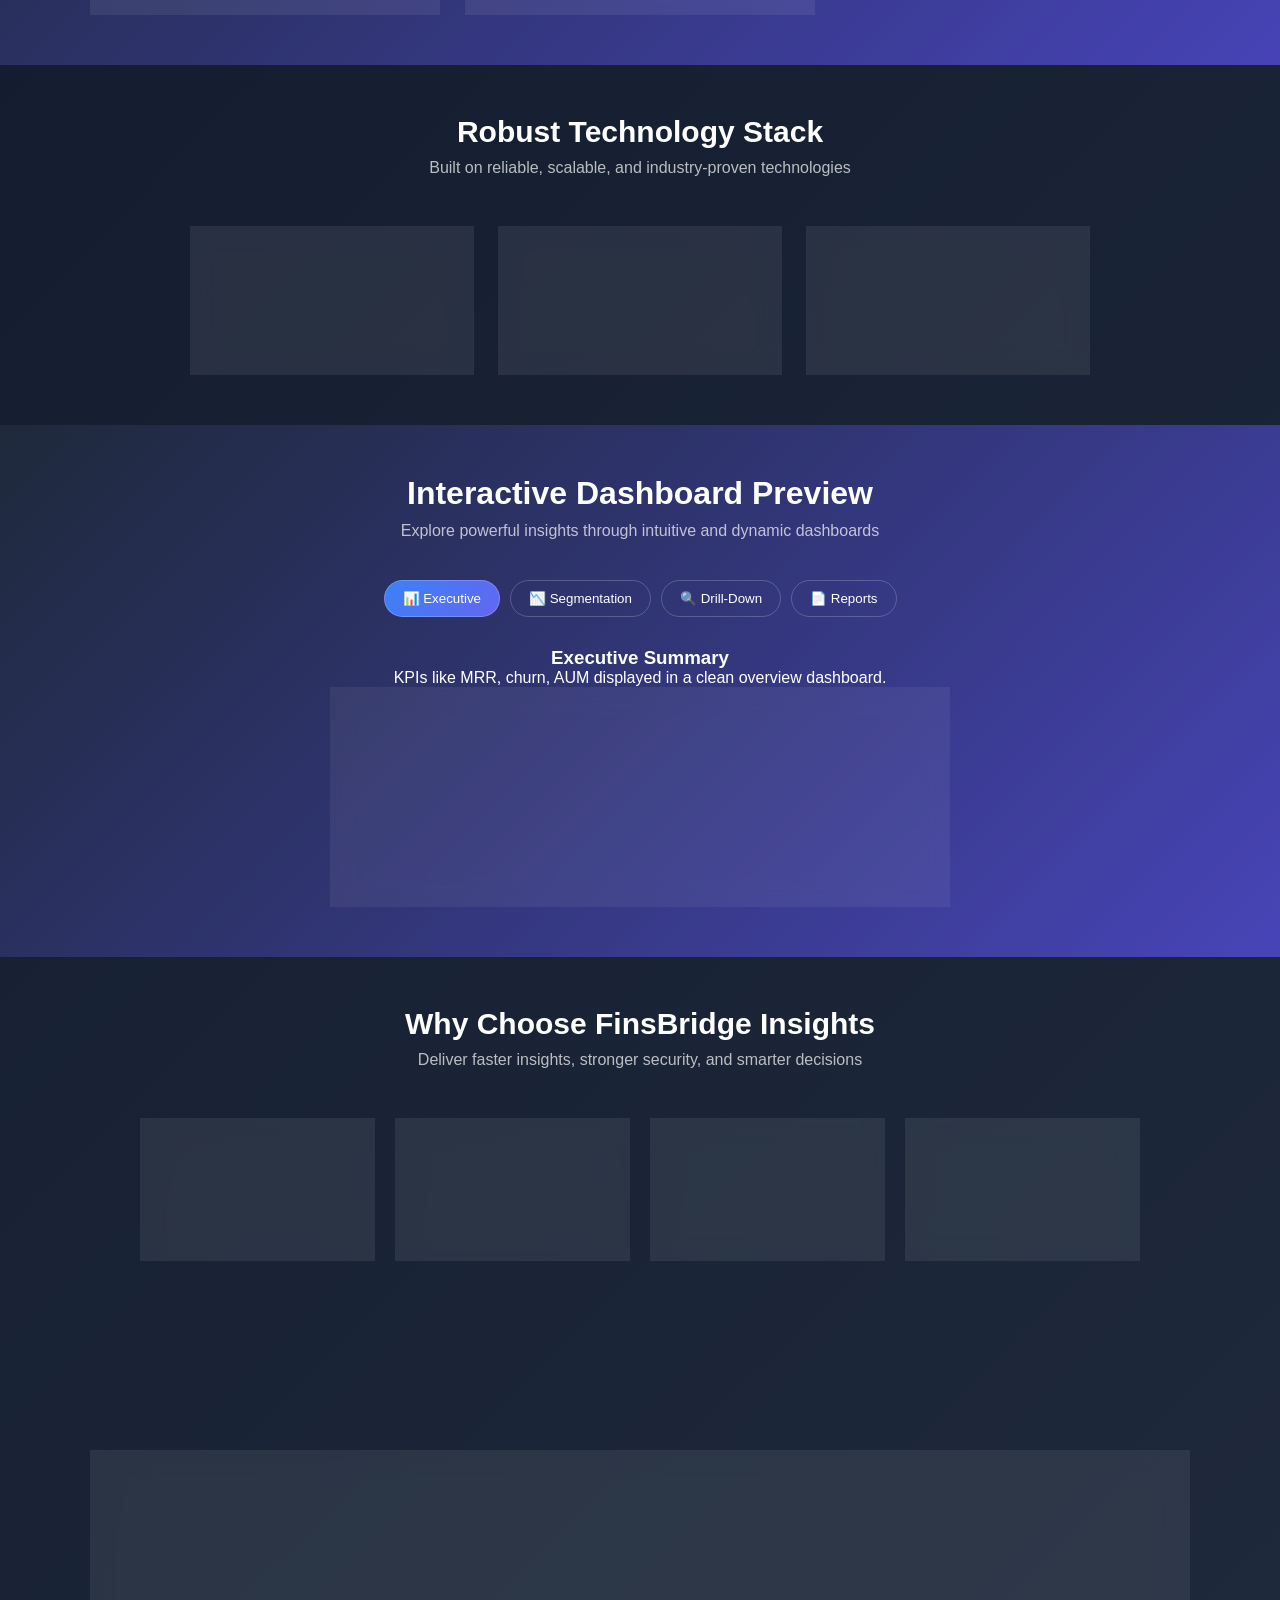
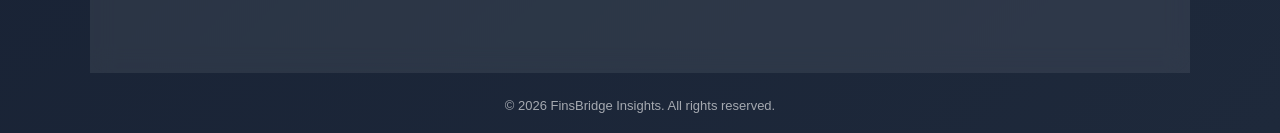
==== commit 49c725eb: "changes" ====
--- a/index.html
+++ b/index.html
@@ -4,7 +4,7 @@
 <head>
     <meta charset="UTF-8">
     <meta name="viewport" content="width=device-width, initial-scale=1.0">
-    <title>Document</title>
+    <title>FinsBridge Insights – Financial BI Reporting Suite </title>
     <link rel="shortcut icon" href="images/logo.png" type="image/x-icon">
     <link rel="stylesheet" href="style.css">
     <link rel="stylesheet" href="https://cdnjs.cloudflare.com/ajax/libs/font-awesome/6.5.0/css/all.min.css">
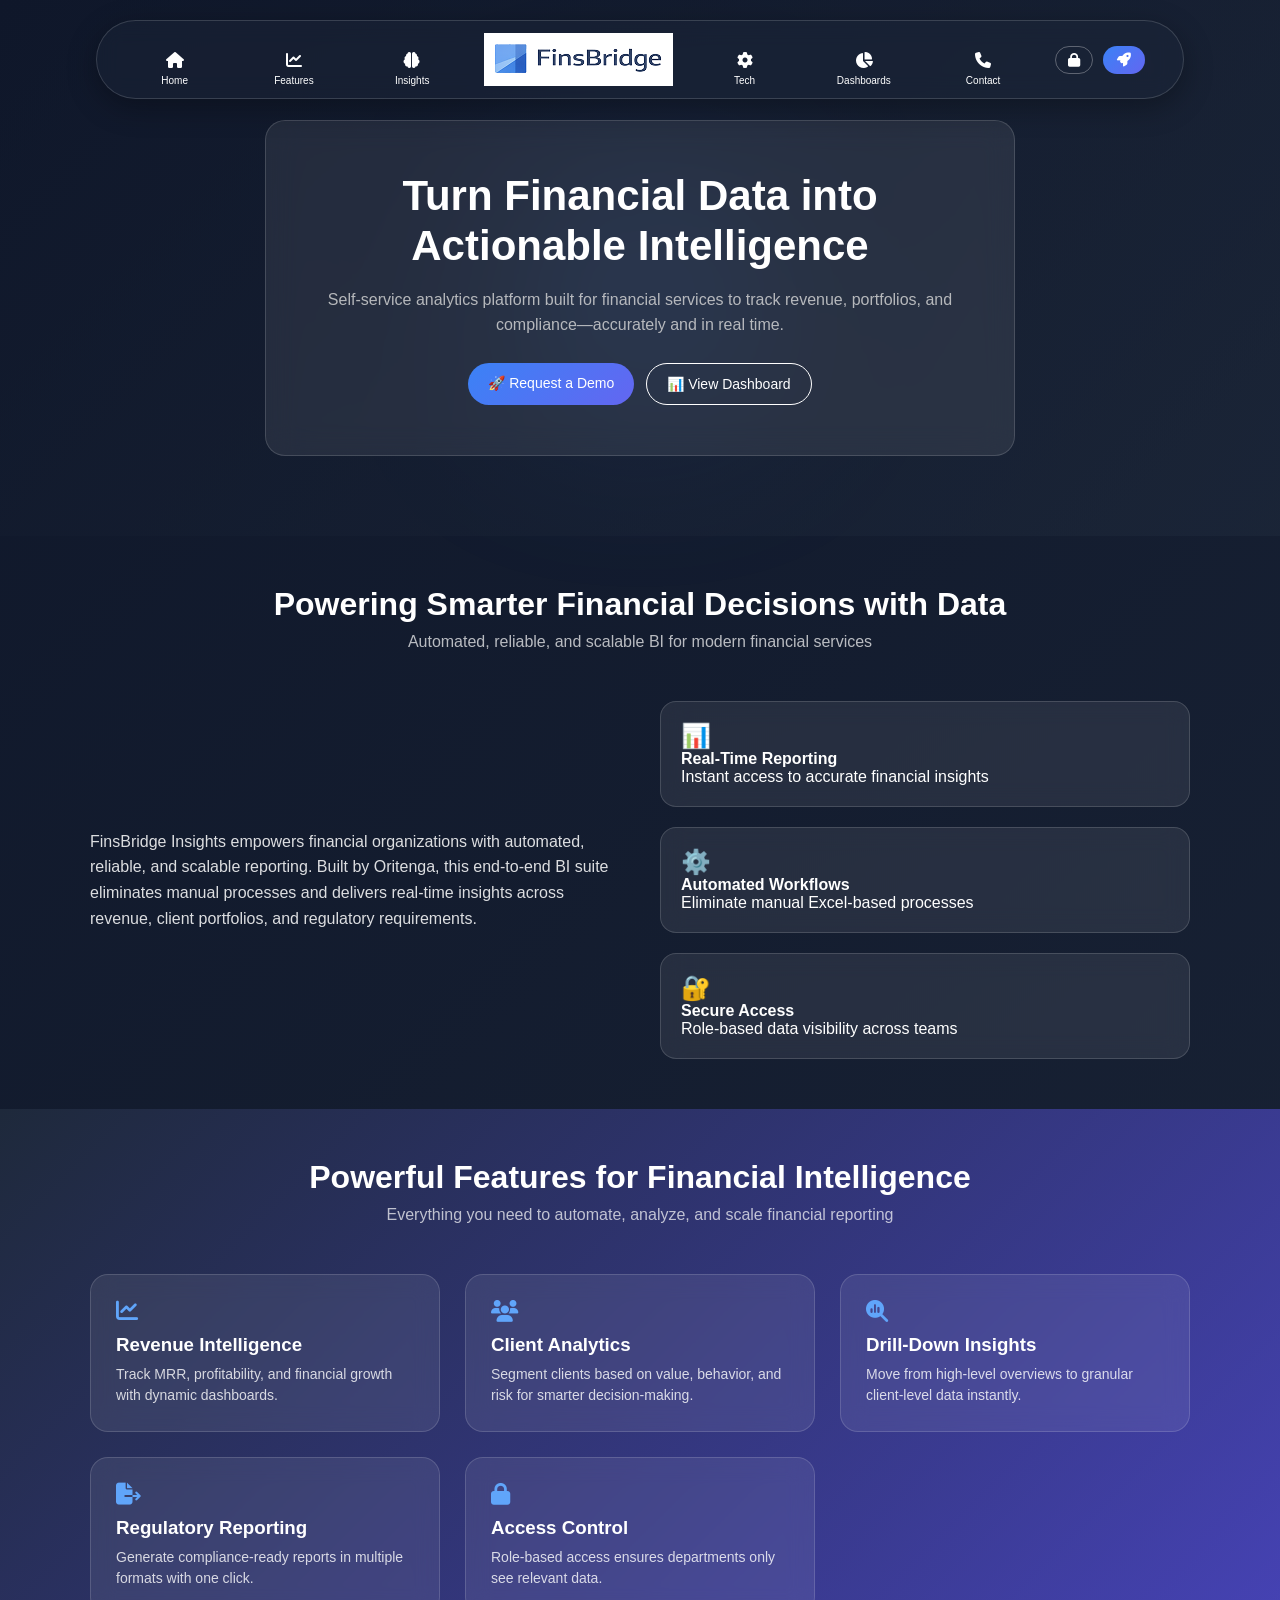
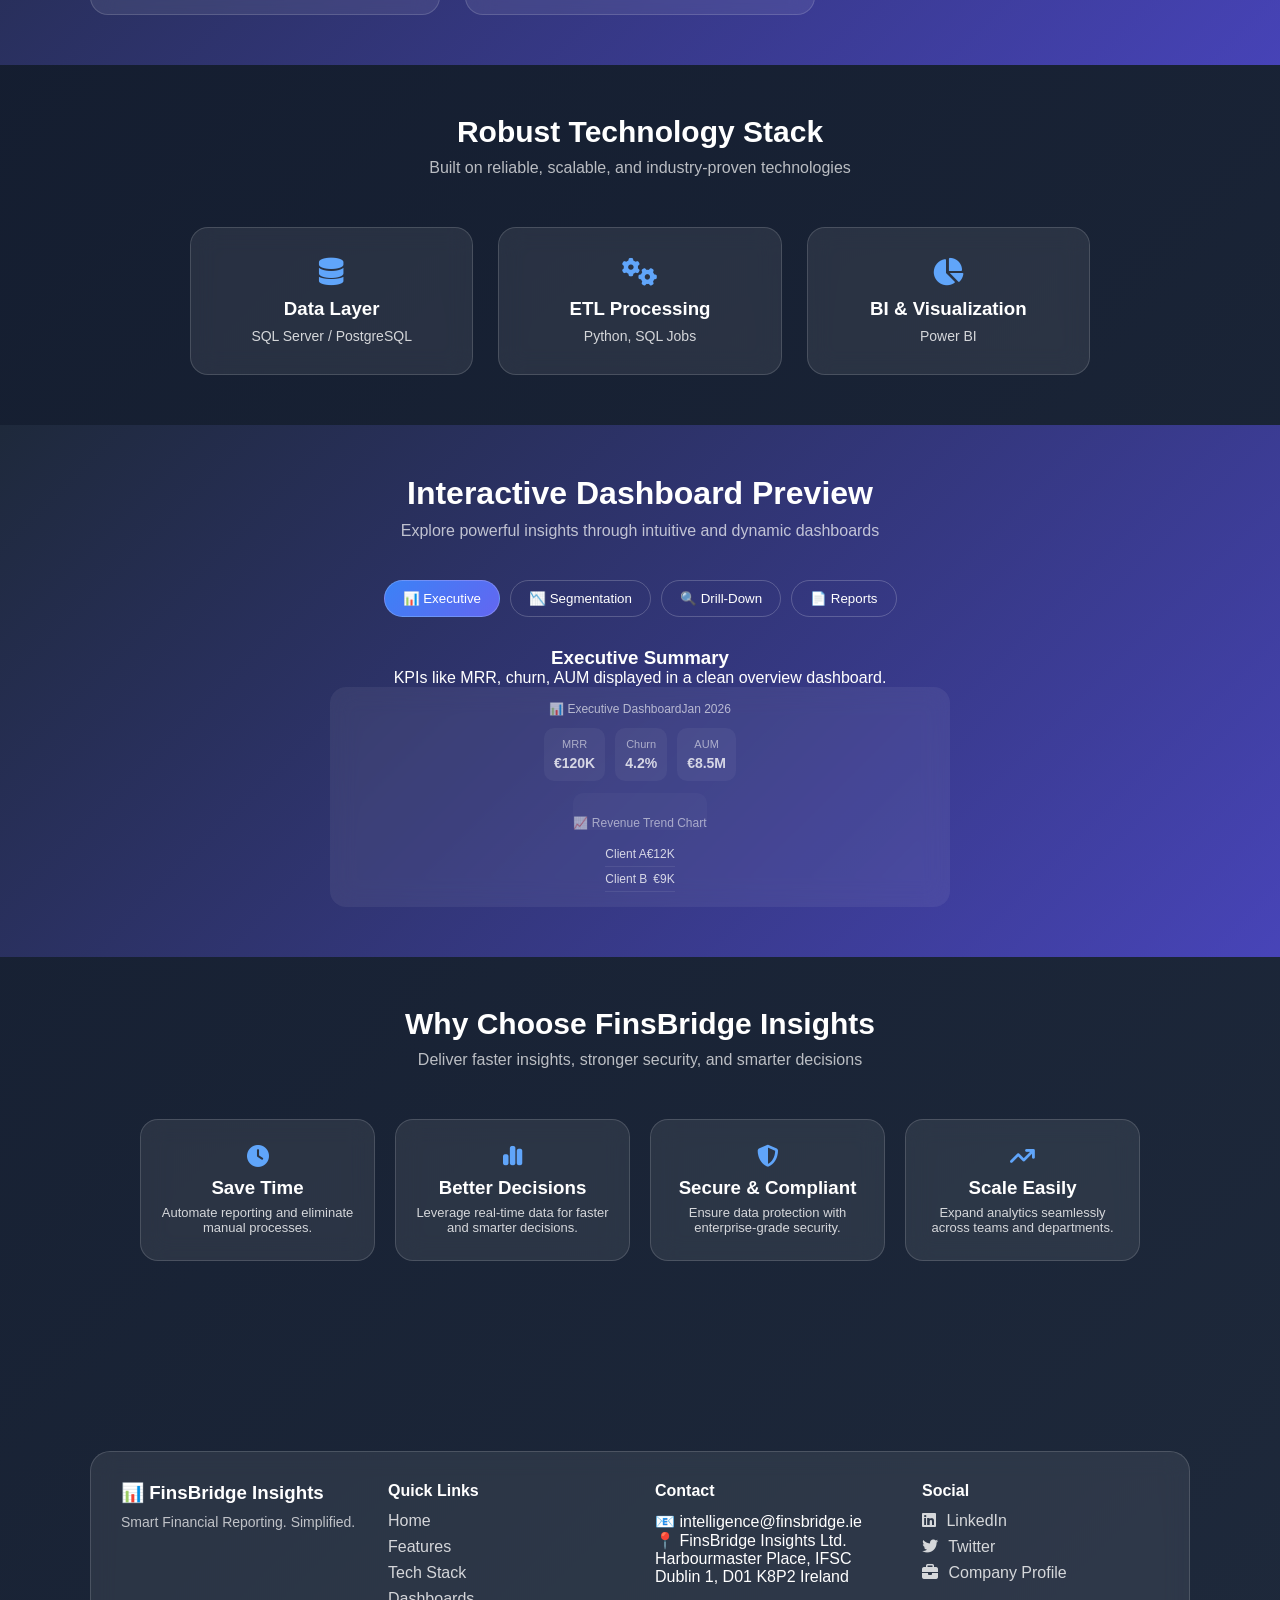
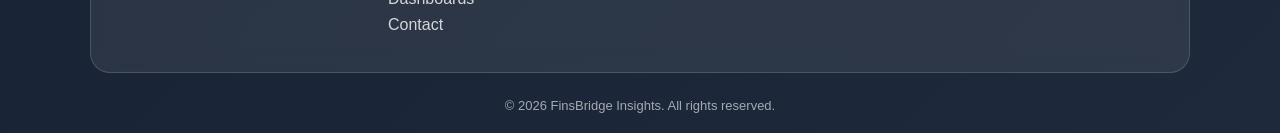
==== commit 733b572a: "completed" ====
--- a/index.html
+++ b/index.html
@@ -444,7 +444,7 @@
                     <input type="tel" maxlength="10" id="phone" placeholder="Phone Number" required>
                     <button type="submit">🚀 Submit Request</button>
                     <div class="success-msg">
-                        ✅ Request submitted successfully!
+                        ✅ Your request has been submitted successfully.
                     </div>
                 </form>
 
@@ -456,6 +456,11 @@
 
     </div>
     <script src="script.js"></script>
+    <script>
+        document.getElementById("phone").addEventListener("input", function () {
+            this.value = this.value.replace(/[^0-9]/g, "");
+        });
+    </script>
 </body>
 
 </html>
